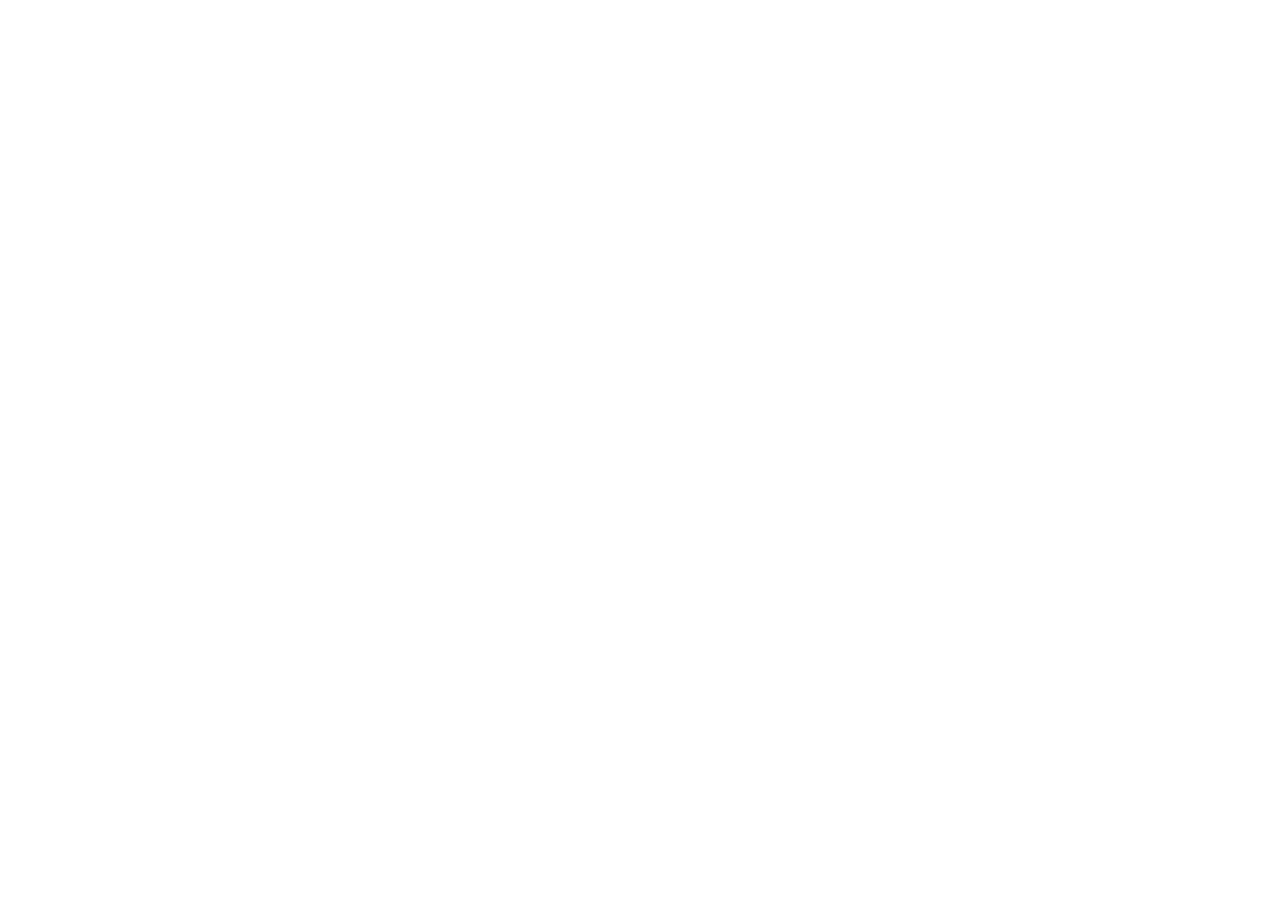
==== html/index.html @ 9c92abb7 "XS-TaxiJob 1.0.0 Civilian taxi job for QBox and QBCore. Rent a cab against a deposit, run fares, and" ====
<!doctype html>
<html lang="en">
<head>
<meta charset="utf-8">
<title>XS-TaxiJob</title>
<link rel="stylesheet" href="css/style.css">
</head>
<body>

<div id="terminal" class="hidden">
    <div class="panel">
        <header>
            <div class="brand">
                <span class="lamp"></span>
                <div>
                    <h1>Downtown Cab Co.</h1>
                    <p id="driver-line">Driver terminal</p>
                </div>
            </div>
            <button id="close" type="button" class="ghost">Close</button>
        </header>

        <nav class="tabs">
            <button class="tab active" data-tab="shift">Shift</button>
            <button class="tab" data-tab="vehicles">Cabs</button>
            <button class="tab" data-tab="stats">Record</button>
            <button class="tab" data-tab="leaderboard">Board</button>
        </nav>

        <main id="panel"></main>
    </div>
</div>

<div id="meter" class="hidden">
    <div class="meter-head">
        <span class="dot"></span>
        <span id="meter-title">Off duty</span>
        <span id="meter-vehicle"></span>
    </div>
    <div id="meter-amount">$0</div>
    <div class="meter-grid">
        <div><span id="meter-distance">0m</span><label>Distance</label></div>
        <div><span id="meter-time">0:00</span><label>Time</label></div>
        <div><span id="meter-rating">5.0</span><label>Rating</label></div>
    </div>
    <div id="meter-route"></div>
    <div id="meter-totals"></div>
</div>

<div id="hails"></div>

<div id="summary" class="hidden">
    <div class="summary-card">
        <h2>Fare complete</h2>
        <div class="summary-rows" id="summary-rows"></div>
        <button id="summary-close" type="button">Nice</button>
    </div>
</div>

<script src="js/app.js"></script>
<script src="js/meter.js"></script>
<script src="js/panels/shift.js"></script>
<script src="js/panels/vehicles.js"></script>
<script src="js/panels/stats.js"></script>
<script src="js/panels/leaderboard.js"></script>

</body>
</html>
---- html/css/style.css ----
:root {
    --bg: #14161c;
    --panel: #1b1e26;
    --panel-2: #222630;
    --line: #2e333f;
    --text: #eceef3;
    --muted: #9aa1b1;
    --faint: #6b7285;
    --amber: #f5b229;
    --amber-deep: #c98a0e;
    --ok: #3ddc97;
    --bad: #e5574d;
}

* { box-sizing: border-box; margin: 0; padding: 0; }

body {
    font-family: "Segoe UI", system-ui, -apple-system, sans-serif;
    font-size: 14px;
    color: var(--text);
    background: transparent;
    height: 100vh;
    overflow: hidden;
    user-select: none;
}

.hidden { display: none !important; }
button { font: inherit; color: inherit; cursor: pointer; border: 0; }

/* ------------------------------------------------------------- terminal */

#terminal {
    position: absolute;
    inset: 0;
    background: rgba(8, 9, 12, .55);
    display: grid;
    place-items: center;
}

.panel {
    width: min(940px, 88vw);
    height: min(620px, 84vh);
    background: var(--panel);
    border: 1px solid var(--line);
    border-radius: 14px;
    display: flex;
    flex-direction: column;
    overflow: hidden;
    box-shadow: 0 30px 70px rgba(0, 0, 0, .55);
}

.panel > header {
    display: flex;
    align-items: center;
    justify-content: space-between;
    padding: 16px 20px;
    border-bottom: 1px solid var(--line);
    background: linear-gradient(180deg, rgba(245, 178, 41, .07), transparent);
}

.brand { display: flex; align-items: center; gap: 12px; }

.brand .lamp {
    width: 30px;
    height: 16px;
    border-radius: 4px;
    background: linear-gradient(180deg, var(--amber), var(--amber-deep));
    box-shadow: 0 0 14px rgba(245, 178, 41, .5);
    flex: 0 0 30px;
}

.brand h1 { font-size: 15px; font-weight: 650; letter-spacing: .2px; }
.brand p { font-size: 12px; color: var(--muted); margin-top: 1px; }

.ghost {
    background: none;
    border: 1px solid var(--line);
    border-radius: 8px;
    padding: 6px 12px;
    color: var(--muted);
}
.ghost:hover { color: var(--text); background: var(--panel-2); }

.tabs { display: flex; gap: 2px; padding: 0 14px; border-bottom: 1px solid var(--line); }

.tab {
    background: none;
    padding: 11px 15px;
    color: var(--muted);
    border-bottom: 2px solid transparent;
    margin-bottom: -1px;
}
.tab:hover { color: var(--text); }
.tab.active { color: var(--amber); border-bottom-color: var(--amber); }

#panel { flex: 1; overflow-y: auto; padding: 20px; }

/* ---------------------------------------------------------------- parts */

.row { display: flex; gap: 12px; align-items: center; }
.row.wrap { flex-wrap: wrap; }
.grow { flex: 1; }

.grid { display: grid; gap: 12px; }
.grid.two { grid-template-columns: repeat(auto-fit, minmax(260px, 1fr)); }
.grid.tiles { grid-template-columns: repeat(auto-fit, minmax(130px, 1fr)); }

.tile {
    background: var(--panel-2);
    border: 1px solid var(--line);
    border-radius: 10px;
    padding: 14px 16px;
}
.tile .v { font-size: 22px; font-weight: 650; letter-spacing: -.4px; }
.tile .l { font-size: 11.5px; color: var(--muted); margin-top: 2px; }
.tile.amber .v { color: var(--amber); }

.card {
    background: var(--panel-2);
    border: 1px solid var(--line);
    border-radius: 10px;
    padding: 16px;
}
.card h3 { font-size: 13px; font-weight: 620; margin-bottom: 4px; }
.card .sub { font-size: 12px; color: var(--muted); margin-bottom: 12px; }

.btn {
    background: var(--amber);
    color: #17130a;
    border-radius: 9px;
    padding: 9px 16px;
    font-weight: 620;
}
.btn:hover { background: #ffc23f; }
.btn:disabled { opacity: .45; cursor: not-allowed; }
.btn.quiet { background: var(--panel-2); color: var(--text); border: 1px solid var(--line); font-weight: 500; }
.btn.quiet:hover { background: #2a2f3b; }
.btn.bad { background: rgba(229, 87, 77, .16); color: #ff9d95; border: 1px solid rgba(229, 87, 77, .35); }
.btn.bad:hover { background: rgba(229, 87, 77, .26); }

.pill {
    display: inline-flex;
    align-items: center;
    gap: 5px;
    padding: 2px 9px;
    border-radius: 20px;
    font-size: 11.5px;
    background: var(--panel);
    border: 1px solid var(--line);
    color: var(--muted);
}
.pill.amber { background: rgba(245, 178, 41, .14); color: var(--amber); border-color: rgba(245, 178, 41, .3); }
.pill.ok { background: rgba(61, 220, 151, .13); color: var(--ok); border-color: rgba(61, 220, 151, .28); }
.pill.locked { color: var(--faint); }

.bar { height: 6px; background: var(--panel); border-radius: 4px; overflow: hidden; margin-top: 8px; }
.bar > span { display: block; height: 100%; background: linear-gradient(90deg, var(--amber-deep), var(--amber)); }

.cab {
    display: flex;
    align-items: center;
    gap: 14px;
    padding: 13px 15px;
    background: var(--panel-2);
    border: 1px solid var(--line);
    border-radius: 10px;
    margin-bottom: 9px;
}
.cab.locked { opacity: .5; }
.cab .name { font-weight: 600; }
.cab .meta { font-size: 12px; color: var(--muted); }

table { width: 100%; border-collapse: collapse; }
th {
    text-align: left;
    font-size: 10.5px;
    text-transform: uppercase;
    letter-spacing: .6px;
    color: var(--faint);
    font-weight: 500;
    padding: 0 10px 8px;
    border-bottom: 1px solid var(--line);
}
td { padding: 9px 10px; border-bottom: 1px solid var(--line); font-size: 13px; }
tr:last-child td { border-bottom: 0; }

.empty { color: var(--faint); text-align: center; padding: 26px; font-size: 13px; }

/* ------------------------------------------------------------------ hud */

#meter {
    position: absolute;
    right: 22px;
    bottom: 22px;
    width: 244px;
    background: rgba(20, 22, 28, .93);
    border: 1px solid var(--line);
    border-radius: 12px;
    padding: 13px 15px;
    box-shadow: 0 14px 36px rgba(0, 0, 0, .5);
}

.meter-head {
    display: flex;
    align-items: center;
    gap: 7px;
    font-size: 11.5px;
    color: var(--muted);
    margin-bottom: 6px;
}
.meter-head .dot {
    width: 7px; height: 7px; border-radius: 50%;
    background: var(--faint);
    flex: 0 0 7px;
}
#meter.live .meter-head .dot { background: var(--amber); box-shadow: 0 0 8px rgba(245, 178, 41, .7); }
#meter-vehicle { margin-left: auto; color: var(--faint); }

#meter-amount {
    font-size: 30px;
    font-weight: 680;
    letter-spacing: -1px;
    line-height: 1.1;
    color: var(--amber);
    font-variant-numeric: tabular-nums;
}
#meter.idle #meter-amount { color: var(--faint); }

.meter-grid {
    display: grid;
    grid-template-columns: repeat(3, 1fr);
    gap: 6px;
    margin-top: 10px;
    padding-top: 10px;
    border-top: 1px solid var(--line);
}
.meter-grid span { font-size: 13.5px; font-weight: 600; font-variant-numeric: tabular-nums; }
.meter-grid label { display: block; font-size: 10px; color: var(--faint); margin-top: 1px; }

#meter-route { font-size: 11.5px; color: var(--muted); margin-top: 9px; line-height: 1.45; }
#meter-totals { font-size: 11px; color: var(--faint); margin-top: 7px; }

/* ---------------------------------------------------------------- hails */

#hails {
    position: absolute;
    right: 22px;
    top: 22px;
    width: 250px;
    display: flex;
    flex-direction: column;
    gap: 8px;
}

.hail {
    background: rgba(20, 22, 28, .95);
    border: 1px solid rgba(245, 178, 41, .35);
    border-left: 3px solid var(--amber);
    border-radius: 10px;
    padding: 11px 13px;
    animation: slide .2s ease;
}
.hail .who { font-weight: 600; font-size: 13px; }
.hail .meta { font-size: 11.5px; color: var(--muted); margin-top: 2px; }
.hail .hint { font-size: 11px; color: var(--amber); margin-top: 7px; }

@keyframes slide { from { opacity: 0; transform: translateX(18px); } }

/* -------------------------------------------------------------- summary */

#summary {
    position: absolute;
    inset: 0;
    display: grid;
    place-items: center;
    background: rgba(8, 9, 12, .5);
}

.summary-card {
    background: var(--panel);
    border: 1px solid var(--line);
    border-radius: 14px;
    padding: 24px 28px;
    width: 340px;
    text-align: center;
}
.summary-card h2 { font-size: 16px; margin-bottom: 16px; }
.summary-rows { display: grid; gap: 8px; margin-bottom: 18px; }
.summary-rows .r { display: flex; justify-content: space-between; font-size: 13px; }
.summary-rows .r span:first-child { color: var(--muted); }
.summary-rows .r.big span:last-child { color: var(--amber); font-weight: 650; font-size: 15px; }
.summary-card button { background: var(--amber); color: #17130a; border-radius: 9px; padding: 9px 22px; font-weight: 620; }

::-webkit-scrollbar { width: 9px; }
::-webkit-scrollbar-track { background: transparent; }
::-webkit-scrollbar-thumb { background: #2e333f; border-radius: 5px; }
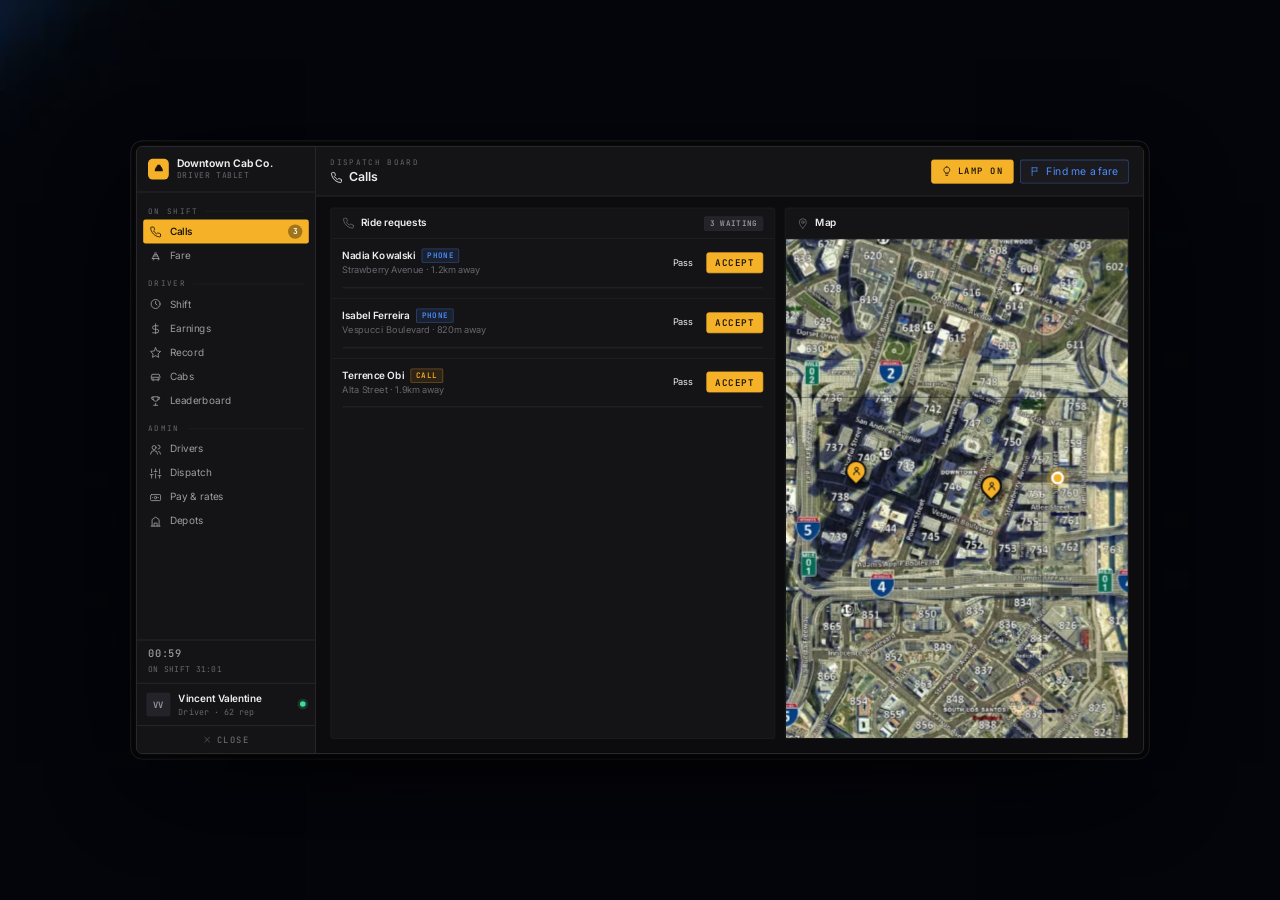
==== commit c91e087c: "XS-TaxiJob 2.0.0 A new driver tablet, depots built in game, own cars, pay set in game, and phone sup" ====
--- a/html/index.html
+++ b/html/index.html
@@ -3,66 +3,81 @@
 <head>
 <meta charset="utf-8">
 <title>XS-TaxiJob</title>
-<link rel="stylesheet" href="css/style.css">
+<link rel="preconnect" href="https://fonts.googleapis.com">
+<link rel="preconnect" href="https://fonts.gstatic.com" crossorigin>
+<link href="https://fonts.googleapis.com/css2?family=Saira:wght@500;600;700&family=Inter:wght@400;500;600;700&family=JetBrains+Mono:wght@400;500;600;700&display=swap" rel="stylesheet">
+<link rel="stylesheet" href="vendor/leaflet/leaflet.css">
+<link rel="stylesheet" href="css/dock.css">
+<link rel="stylesheet" href="css/tablet.css">
 </head>
 <body>
-
-<div id="terminal" class="hidden">
-    <div class="panel">
-        <header>
-            <div class="brand">
-                <span class="lamp"></span>
-                <div>
-                    <h1>Downtown Cab Co.</h1>
-                    <p id="driver-line">Driver terminal</p>
+<div id="tablet" class="hidden">
+    <div class="tb-dim"></div>
+    <div class="tb-stage">
+        <div class="tb-win">
+            <aside class="tb-rail">
+                <div class="tb-logo">
+                    <div class="tb-hex"><svg viewBox="0 0 24 24"><path d="M4 17h16v-3l-2-5H6l-2 5zM7 9l1-3h8l1 3M9 4h6v2H9z"/></svg></div>
+                    <div style="min-width:0">
+                        <div class="tb-brand" data-brand>Taxi</div>
+                        <div class="tb-brand-sub">Driver tablet</div>
+                    </div>
                 </div>
-            </div>
-            <button id="close" type="button" class="ghost">Close</button>
-        </header>
-
-        <nav class="tabs">
-            <button class="tab active" data-tab="shift">Shift</button>
-            <button class="tab" data-tab="vehicles">Cabs</button>
-            <button class="tab" data-tab="stats">Record</button>
-            <button class="tab" data-tab="leaderboard">Board</button>
-        </nav>
-
-        <main id="panel"></main>
+                <nav class="tb-nav"></nav>
+                <div class="tb-clock"><b data-clock>00:00</b><span data-clock-sub>Off shift</span></div>
+                <div class="tb-me">
+                    <div class="tb-av" data-me-av>DR</div>
+                    <div class="tb-me-info"><b data-me-name>Driver</b><span data-me-sub></span></div>
+                    <span class="tb-dot off" data-me-dot></span>
+                </div>
+                <div class="tb-close" data-close><svg class="tb-i" viewBox="0 0 24 24"><path d="M18 6 6 18M6 6l12 12"/></svg> Close</div>
+            </aside>
+            <main class="tb-main">
+                <div class="tb-ph"></div>
+                <div class="tb-body"></div>
+                <div class="tb-toastbox"></div>
+            </main>
+        </div>
     </div>
 </div>
-
-<div id="meter" class="hidden">
-    <div class="meter-head">
-        <span class="dot"></span>
-        <span id="meter-title">Off duty</span>
-        <span id="meter-vehicle"></span>
+<div id="dock">
+    <div id="hails"></div>
+    <div id="summary" class="hidden">
+        <div class="summary-card">
+            <h2>Fare complete</h2>
+            <div class="summary-rows" id="summary-rows"></div>
+            <button id="summary-close" type="button">Clear</button>
+        </div>
     </div>
-    <div id="meter-amount">$0</div>
-    <div class="meter-grid">
-        <div><span id="meter-distance">0m</span><label>Distance</label></div>
-        <div><span id="meter-time">0:00</span><label>Time</label></div>
-        <div><span id="meter-rating">5.0</span><label>Rating</label></div>
-    </div>
-    <div id="meter-route"></div>
-    <div id="meter-totals"></div>
-</div>
-
-<div id="hails"></div>
-
-<div id="summary" class="hidden">
-    <div class="summary-card">
-        <h2>Fare complete</h2>
-        <div class="summary-rows" id="summary-rows"></div>
-        <button id="summary-close" type="button">Nice</button>
+    <div id="meter" class="hidden">
+        <div class="mtr-head">
+            <span class="dot"></span>
+            <span class="mtr-state" id="meter-title">Off duty</span>
+            <span class="mtr-flags">
+                <span class="pill" id="meter-tariff" hidden></span>
+                <span class="mtr-pips" id="meter-pips"></span>
+                <span id="meter-vehicle"></span>
+            </span>
+        </div>
+        <div class="mtr-read" id="meter-well">
+            <div class="mtr-big" id="meter-amount">$0</div>
+            <div class="mtr-cap" id="meter-cap">Shift</div>
+            <div class="mtr-aux">
+                <b id="meter-distance">0m</b>
+                <b id="meter-time">0:00</b>
+            </div>
+        </div>
+        <div class="mtr-route">
+            <span class="mtr-to" id="meter-route"></span>
+            <span class="mtr-eta" id="meter-totals"></span>
+        </div>
     </div>
 </div>
-
+<script src="vendor/leaflet/leaflet.js"></script>
+<script src="js/mock.js"></script>
 <script src="js/app.js"></script>
 <script src="js/meter.js"></script>
-<script src="js/panels/shift.js"></script>
-<script src="js/panels/vehicles.js"></script>
-<script src="js/panels/stats.js"></script>
-<script src="js/panels/leaderboard.js"></script>
-
+<script src="js/map.js"></script>
+<script src="js/tablet.js"></script>
 </body>
 </html>
--- a/html/vendor/leaflet/leaflet.css
+++ b/html/vendor/leaflet/leaflet.css
@@ -0,0 +1,661 @@
+/* required styles */
+
+.leaflet-pane,
+.leaflet-tile,
+.leaflet-marker-icon,
+.leaflet-marker-shadow,
+.leaflet-tile-container,
+.leaflet-pane > svg,
+.leaflet-pane > canvas,
+.leaflet-zoom-box,
+.leaflet-image-layer,
+.leaflet-layer {
+	position: absolute;
+	left: 0;
+	top: 0;
+	}
+.leaflet-container {
+	overflow: hidden;
+	}
+.leaflet-tile,
+.leaflet-marker-icon,
+.leaflet-marker-shadow {
+	-webkit-user-select: none;
+	   -moz-user-select: none;
+	        user-select: none;
+	  -webkit-user-drag: none;
+	}
+/* Prevents IE11 from highlighting tiles in blue */
+.leaflet-tile::selection {
+	background: transparent;
+}
+/* Safari renders non-retina tile on retina better with this, but Chrome is worse */
+.leaflet-safari .leaflet-tile {
+	image-rendering: -webkit-optimize-contrast;
+	}
+/* hack that prevents hw layers "stretching" when loading new tiles */
+.leaflet-safari .leaflet-tile-container {
+	width: 1600px;
+	height: 1600px;
+	-webkit-transform-origin: 0 0;
+	}
+.leaflet-marker-icon,
+.leaflet-marker-shadow {
+	display: block;
+	}
+/* .leaflet-container svg: reset svg max-width decleration shipped in Joomla! (joomla.org) 3.x */
+/* .leaflet-container img: map is broken in FF if you have max-width: 100% on tiles */
+.leaflet-container .leaflet-overlay-pane svg {
+	max-width: none !important;
+	max-height: none !important;
+	}
+.leaflet-container .leaflet-marker-pane img,
+.leaflet-container .leaflet-shadow-pane img,
+.leaflet-container .leaflet-tile-pane img,
+.leaflet-container img.leaflet-image-layer,
+.leaflet-container .leaflet-tile {
+	max-width: none !important;
+	max-height: none !important;
+	width: auto;
+	padding: 0;
+	}
+
+.leaflet-container img.leaflet-tile {
+	/* See: https://bugs.chromium.org/p/chromium/issues/detail?id=600120 */
+	mix-blend-mode: plus-lighter;
+}
+
+.leaflet-container.leaflet-touch-zoom {
+	-ms-touch-action: pan-x pan-y;
+	touch-action: pan-x pan-y;
+	}
+.leaflet-container.leaflet-touch-drag {
+	-ms-touch-action: pinch-zoom;
+	/* Fallback for FF which doesn't support pinch-zoom */
+	touch-action: none;
+	touch-action: pinch-zoom;
+}
+.leaflet-container.leaflet-touch-drag.leaflet-touch-zoom {
+	-ms-touch-action: none;
+	touch-action: none;
+}
+.leaflet-container {
+	-webkit-tap-highlight-color: transparent;
+}
+.leaflet-container a {
+	-webkit-tap-highlight-color: rgba(51, 181, 229, 0.4);
+}
+.leaflet-tile {
+	filter: inherit;
+	visibility: hidden;
+	}
+.leaflet-tile-loaded {
+	visibility: inherit;
+	}
+.leaflet-zoom-box {
+	width: 0;
+	height: 0;
+	-moz-box-sizing: border-box;
+	     box-sizing: border-box;
+	z-index: 800;
+	}
+/* workaround for https://bugzilla.mozilla.org/show_bug.cgi?id=888319 */
+.leaflet-overlay-pane svg {
+	-moz-user-select: none;
+	}
+
+.leaflet-pane         { z-index: 400; }
+
+.leaflet-tile-pane    { z-index: 200; }
+.leaflet-overlay-pane { z-index: 400; }
+.leaflet-shadow-pane  { z-index: 500; }
+.leaflet-marker-pane  { z-index: 600; }
+.leaflet-tooltip-pane   { z-index: 650; }
+.leaflet-popup-pane   { z-index: 700; }
+
+.leaflet-map-pane canvas { z-index: 100; }
+.leaflet-map-pane svg    { z-index: 200; }
+
+.leaflet-vml-shape {
+	width: 1px;
+	height: 1px;
+	}
+.lvml {
+	behavior: url(#default#VML);
+	display: inline-block;
+	position: absolute;
+	}
+
+
+/* control positioning */
+
+.leaflet-control {
+	position: relative;
+	z-index: 800;
+	pointer-events: visiblePainted; /* IE 9-10 doesn't have auto */
+	pointer-events: auto;
+	}
+.leaflet-top,
+.leaflet-bottom {
+	position: absolute;
+	z-index: 1000;
+	pointer-events: none;
+	}
+.leaflet-top {
+	top: 0;
+	}
+.leaflet-right {
+	right: 0;
+	}
+.leaflet-bottom {
+	bottom: 0;
+	}
+.leaflet-left {
+	left: 0;
+	}
+.leaflet-control {
+	float: left;
+	clear: both;
+	}
+.leaflet-right .leaflet-control {
+	float: right;
+	}
+.leaflet-top .leaflet-control {
+	margin-top: 10px;
+	}
+.leaflet-bottom .leaflet-control {
+	margin-bottom: 10px;
+	}
+.leaflet-left .leaflet-control {
+	margin-left: 10px;
+	}
+.leaflet-right .leaflet-control {
+	margin-right: 10px;
+	}
+
+
+/* zoom and fade animations */
+
+.leaflet-fade-anim .leaflet-popup {
+	opacity: 0;
+	-webkit-transition: opacity 0.2s linear;
+	   -moz-transition: opacity 0.2s linear;
+	        transition: opacity 0.2s linear;
+	}
+.leaflet-fade-anim .leaflet-map-pane .leaflet-popup {
+	opacity: 1;
+	}
+.leaflet-zoom-animated {
+	-webkit-transform-origin: 0 0;
+	    -ms-transform-origin: 0 0;
+	        transform-origin: 0 0;
+	}
+svg.leaflet-zoom-animated {
+	will-change: transform;
+}
+
+.leaflet-zoom-anim .leaflet-zoom-animated {
+	-webkit-transition: -webkit-transform 0.25s cubic-bezier(0,0,0.25,1);
+	   -moz-transition:    -moz-transform 0.25s cubic-bezier(0,0,0.25,1);
+	        transition:         transform 0.25s cubic-bezier(0,0,0.25,1);
+	}
+.leaflet-zoom-anim .leaflet-tile,
+.leaflet-pan-anim .leaflet-tile {
+	-webkit-transition: none;
+	   -moz-transition: none;
+	        transition: none;
+	}
+
+.leaflet-zoom-anim .leaflet-zoom-hide {
+	visibility: hidden;
+	}
+
+
+/* cursors */
+
+.leaflet-interactive {
+	cursor: pointer;
+	}
+.leaflet-grab {
+	cursor: -webkit-grab;
+	cursor:    -moz-grab;
+	cursor:         grab;
+	}
+.leaflet-crosshair,
+.leaflet-crosshair .leaflet-interactive {
+	cursor: crosshair;
+	}
+.leaflet-popup-pane,
+.leaflet-control {
+	cursor: auto;
+	}
+.leaflet-dragging .leaflet-grab,
+.leaflet-dragging .leaflet-grab .leaflet-interactive,
+.leaflet-dragging .leaflet-marker-draggable {
+	cursor: move;
+	cursor: -webkit-grabbing;
+	cursor:    -moz-grabbing;
+	cursor:         grabbing;
+	}
+
+/* marker & overlays interactivity */
+.leaflet-marker-icon,
+.leaflet-marker-shadow,
+.leaflet-image-layer,
+.leaflet-pane > svg path,
+.leaflet-tile-container {
+	pointer-events: none;
+	}
+
+.leaflet-marker-icon.leaflet-interactive,
+.leaflet-image-layer.leaflet-interactive,
+.leaflet-pane > svg path.leaflet-interactive,
+svg.leaflet-image-layer.leaflet-interactive path {
+	pointer-events: visiblePainted; /* IE 9-10 doesn't have auto */
+	pointer-events: auto;
+	}
+
+/* visual tweaks */
+
+.leaflet-container {
+	background: #ddd;
+	outline-offset: 1px;
+	}
+.leaflet-container a {
+	color: #0078A8;
+	}
+.leaflet-zoom-box {
+	border: 2px dotted #38f;
+	background: rgba(255,255,255,0.5);
+	}
+
+
+/* general typography */
+.leaflet-container {
+	font-family: "Helvetica Neue", Arial, Helvetica, sans-serif;
+	font-size: 12px;
+	font-size: 0.75rem;
+	line-height: 1.5;
+	}
+
+
+/* general toolbar styles */
+
+.leaflet-bar {
+	box-shadow: 0 1px 5px rgba(0,0,0,0.65);
+	border-radius: 4px;
+	}
+.leaflet-bar a {
+	background-color: #fff;
+	border-bottom: 1px solid #ccc;
+	width: 26px;
+	height: 26px;
+	line-height: 26px;
+	display: block;
+	text-align: center;
+	text-decoration: none;
+	color: black;
+	}
+.leaflet-bar a,
+.leaflet-control-layers-toggle {
+	background-position: 50% 50%;
+	background-repeat: no-repeat;
+	display: block;
+	}
+.leaflet-bar a:hover,
+.leaflet-bar a:focus {
+	background-color: #f4f4f4;
+	}
+.leaflet-bar a:first-child {
+	border-top-left-radius: 4px;
+	border-top-right-radius: 4px;
+	}
+.leaflet-bar a:last-child {
+	border-bottom-left-radius: 4px;
+	border-bottom-right-radius: 4px;
+	border-bottom: none;
+	}
+.leaflet-bar a.leaflet-disabled {
+	cursor: default;
+	background-color: #f4f4f4;
+	color: #bbb;
+	}
+
+.leaflet-touch .leaflet-bar a {
+	width: 30px;
+	height: 30px;
+	line-height: 30px;
+	}
+.leaflet-touch .leaflet-bar a:first-child {
+	border-top-left-radius: 2px;
+	border-top-right-radius: 2px;
+	}
+.leaflet-touch .leaflet-bar a:last-child {
+	border-bottom-left-radius: 2px;
+	border-bottom-right-radius: 2px;
+	}
+
+/* zoom control */
+
+.leaflet-control-zoom-in,
+.leaflet-control-zoom-out {
+	font: bold 18px 'Lucida Console', Monaco, monospace;
+	text-indent: 1px;
+	}
+
+.leaflet-touch .leaflet-control-zoom-in, .leaflet-touch .leaflet-control-zoom-out  {
+	font-size: 22px;
+	}
+
+
+/* layers control */
+
+.leaflet-control-layers {
+	box-shadow: 0 1px 5px rgba(0,0,0,0.4);
+	background: #fff;
+	border-radius: 5px;
+	}
+.leaflet-control-layers-toggle {
+	background-image: url(images/layers.png);
+	width: 36px;
+	height: 36px;
+	}
+.leaflet-retina .leaflet-control-layers-toggle {
+	background-image: url(images/layers-2x.png);
+	background-size: 26px 26px;
+	}
+.leaflet-touch .leaflet-control-layers-toggle {
+	width: 44px;
+	height: 44px;
+	}
+.leaflet-control-layers .leaflet-control-layers-list,
+.leaflet-control-layers-expanded .leaflet-control-layers-toggle {
+	display: none;
+	}
+.leaflet-control-layers-expanded .leaflet-control-layers-list {
+	display: block;
+	position: relative;
+	}
+.leaflet-control-layers-expanded {
+	padding: 6px 10px 6px 6px;
+	color: #333;
+	background: #fff;
+	}
+.leaflet-control-layers-scrollbar {
+	overflow-y: scroll;
+	overflow-x: hidden;
+	padding-right: 5px;
+	}
+.leaflet-control-layers-selector {
+	margin-top: 2px;
+	position: relative;
+	top: 1px;
+	}
+.leaflet-control-layers label {
+	display: block;
+	font-size: 13px;
+	font-size: 1.08333em;
+	}
+.leaflet-control-layers-separator {
+	height: 0;
+	border-top: 1px solid #ddd;
+	margin: 5px -10px 5px -6px;
+	}
+
+/* Default icon URLs */
+.leaflet-default-icon-path { /* used only in path-guessing heuristic, see L.Icon.Default */
+	background-image: url(images/marker-icon.png);
+	}
+
+
+/* attribution and scale controls */
+
+.leaflet-container .leaflet-control-attribution {
+	background: #fff;
+	background: rgba(255, 255, 255, 0.8);
+	margin: 0;
+	}
+.leaflet-control-attribution,
+.leaflet-control-scale-line {
+	padding: 0 5px;
+	color: #333;
+	line-height: 1.4;
+	}
+.leaflet-control-attribution a {
+	text-decoration: none;
+	}
+.leaflet-control-attribution a:hover,
+.leaflet-control-attribution a:focus {
+	text-decoration: underline;
+	}
+.leaflet-attribution-flag {
+	display: inline !important;
+	vertical-align: baseline !important;
+	width: 1em;
+	height: 0.6669em;
+	}
+.leaflet-left .leaflet-control-scale {
+	margin-left: 5px;
+	}
+.leaflet-bottom .leaflet-control-scale {
+	margin-bottom: 5px;
+	}
+.leaflet-control-scale-line {
+	border: 2px solid #777;
+	border-top: none;
+	line-height: 1.1;
+	padding: 2px 5px 1px;
+	white-space: nowrap;
+	-moz-box-sizing: border-box;
+	     box-sizing: border-box;
+	background: rgba(255, 255, 255, 0.8);
+	text-shadow: 1px 1px #fff;
+	}
+.leaflet-control-scale-line:not(:first-child) {
+	border-top: 2px solid #777;
+	border-bottom: none;
+	margin-top: -2px;
+	}
+.leaflet-control-scale-line:not(:first-child):not(:last-child) {
+	border-bottom: 2px solid #777;
+	}
+
+.leaflet-touch .leaflet-control-attribution,
+.leaflet-touch .leaflet-control-layers,
+.leaflet-touch .leaflet-bar {
+	box-shadow: none;
+	}
+.leaflet-touch .leaflet-control-layers,
+.leaflet-touch .leaflet-bar {
+	border: 2px solid rgba(0,0,0,0.2);
+	background-clip: padding-box;
+	}
+
+
+/* popup */
+
+.leaflet-popup {
+	position: absolute;
+	text-align: center;
+	margin-bottom: 20px;
+	}
+.leaflet-popup-content-wrapper {
+	padding: 1px;
+	text-align: left;
+	border-radius: 12px;
+	}
+.leaflet-popup-content {
+	margin: 13px 24px 13px 20px;
+	line-height: 1.3;
+	font-size: 13px;
+	font-size: 1.08333em;
+	min-height: 1px;
+	}
+.leaflet-popup-content p {
+	margin: 17px 0;
+	margin: 1.3em 0;
+	}
+.leaflet-popup-tip-container {
+	width: 40px;
+	height: 20px;
+	position: absolute;
+	left: 50%;
+	margin-top: -1px;
+	margin-left: -20px;
+	overflow: hidden;
+	pointer-events: none;
+	}
+.leaflet-popup-tip {
+	width: 17px;
+	height: 17px;
+	padding: 1px;
+
+	margin: -10px auto 0;
+	pointer-events: auto;
+
+	-webkit-transform: rotate(45deg);
+	   -moz-transform: rotate(45deg);
+	    -ms-transform: rotate(45deg);
+	        transform: rotate(45deg);
+	}
+.leaflet-popup-content-wrapper,
+.leaflet-popup-tip {
+	background: white;
+	color: #333;
+	box-shadow: 0 3px 14px rgba(0,0,0,0.4);
+	}
+.leaflet-container a.leaflet-popup-close-button {
+	position: absolute;
+	top: 0;
+	right: 0;
+	border: none;
+	text-align: center;
+	width: 24px;
+	height: 24px;
+	font: 16px/24px Tahoma, Verdana, sans-serif;
+	color: #757575;
+	text-decoration: none;
+	background: transparent;
+	}
+.leaflet-container a.leaflet-popup-close-button:hover,
+.leaflet-container a.leaflet-popup-close-button:focus {
+	color: #585858;
+	}
+.leaflet-popup-scrolled {
+	overflow: auto;
+	}
+
+.leaflet-oldie .leaflet-popup-content-wrapper {
+	-ms-zoom: 1;
+	}
+.leaflet-oldie .leaflet-popup-tip {
+	width: 24px;
+	margin: 0 auto;
+
+	-ms-filter: "progid:DXImageTransform.Microsoft.Matrix(M11=0.70710678, M12=0.70710678, M21=-0.70710678, M22=0.70710678)";
+	filter: progid:DXImageTransform.Microsoft.Matrix(M11=0.70710678, M12=0.70710678, M21=-0.70710678, M22=0.70710678);
+	}
+
+.leaflet-oldie .leaflet-control-zoom,
+.leaflet-oldie .leaflet-control-layers,
+.leaflet-oldie .leaflet-popup-content-wrapper,
+.leaflet-oldie .leaflet-popup-tip {
+	border: 1px solid #999;
+	}
+
+
+/* div icon */
+
+.leaflet-div-icon {
+	background: #fff;
+	border: 1px solid #666;
+	}
+
+
+/* Tooltip */
+/* Base styles for the element that has a tooltip */
+.leaflet-tooltip {
+	position: absolute;
+	padding: 6px;
+	background-color: #fff;
+	border: 1px solid #fff;
+	border-radius: 3px;
+	color: #222;
+	white-space: nowrap;
+	-webkit-user-select: none;
+	-moz-user-select: none;
+	-ms-user-select: none;
+	user-select: none;
+	pointer-events: none;
+	box-shadow: 0 1px 3px rgba(0,0,0,0.4);
+	}
+.leaflet-tooltip.leaflet-interactive {
+	cursor: pointer;
+	pointer-events: auto;
+	}
+.leaflet-tooltip-top:before,
+.leaflet-tooltip-bottom:before,
+.leaflet-tooltip-left:before,
+.leaflet-tooltip-right:before {
+	position: absolute;
+	pointer-events: none;
+	border: 6px solid transparent;
+	background: transparent;
+	content: "";
+	}
+
+/* Directions */
+
+.leaflet-tooltip-bottom {
+	margin-top: 6px;
+}
+.leaflet-tooltip-top {
+	margin-top: -6px;
+}
+.leaflet-tooltip-bottom:before,
+.leaflet-tooltip-top:before {
+	left: 50%;
+	margin-left: -6px;
+	}
+.leaflet-tooltip-top:before {
+	bottom: 0;
+	margin-bottom: -12px;
+	border-top-color: #fff;
+	}
+.leaflet-tooltip-bottom:before {
+	top: 0;
+	margin-top: -12px;
+	margin-left: -6px;
+	border-bottom-color: #fff;
+	}
+.leaflet-tooltip-left {
+	margin-left: -6px;
+}
+.leaflet-tooltip-right {
+	margin-left: 6px;
+}
+.leaflet-tooltip-left:before,
+.leaflet-tooltip-right:before {
+	top: 50%;
+	margin-top: -6px;
+	}
+.leaflet-tooltip-left:before {
+	right: 0;
+	margin-right: -12px;
+	border-left-color: #fff;
+	}
+.leaflet-tooltip-right:before {
+	left: 0;
+	margin-left: -12px;
+	border-right-color: #fff;
+	}
+
+/* Printing */
+
+@media print {
+	/* Prevent printers from removing background-images of controls. */
+	.leaflet-control {
+		-webkit-print-color-adjust: exact;
+		print-color-adjust: exact;
+		}
+	}
--- a/html/css/dock.css
+++ b/html/css/dock.css
@@ -0,0 +1,378 @@
+:root {
+    --bg:        #0a0b0e;
+    --panel:     #101217;
+    --panel-2:   #161920;
+    --raised:    #1c2029;
+    --input:     #0c0e12;
+    --line:      rgba(255,255,255,0.07);
+    --line-2:    rgba(255,255,255,0.13);
+
+    --text:      #eef0f4;
+    --muted:     #99a0ae;
+    --faint:     #626a7a;
+
+    --amber:     #f5b229;
+    --amber-dim: rgba(245,178,41,0.13);
+    --amber-glow:rgba(245,178,41,0.38);
+    --amber-deep:#c98a0e;
+
+    --ok:        #3ddc97;
+    --ok-dim:    rgba(61,220,151,0.14);
+    --bad:       #e5574d;
+    --bad-dim:   rgba(229,87,77,0.15);
+    --blue:      #5aa7ff;
+    --blue-dim:  rgba(90,167,255,0.14);
+
+    --display: 'Saira', 'Segoe UI', system-ui, sans-serif;
+    --body:    'Inter', 'Segoe UI', system-ui, sans-serif;
+    --mono:    'JetBrains Mono', ui-monospace, 'Cascadia Code', monospace;
+
+    --radius:    10px;
+    --radius-sm: 6px;
+    --ease: cubic-bezier(.22,.61,.36,1);
+}
+
+* { box-sizing: border-box; margin: 0; padding: 0; }
+
+body {
+    font-family: var(--body);
+    font-size: 14px;
+    color: var(--text);
+    background: transparent;
+    height: 100vh;
+    overflow: hidden;
+    user-select: none;
+    -webkit-font-smoothing: antialiased;
+}
+
+.hidden { display: none !important; }
+button { font: inherit; color: inherit; cursor: pointer; border: 0; background: none; }
+
+
+/* ── The meter ──────────────────────────────────────────────────────────── */
+
+/* One corner for everything that speaks while you drive. Never give this a
+   transform, filter or perspective: #summary.full is fixed inset:0 and a
+   containing block here would render the end-of-shift card in the corner. */
+#dock {
+    position: fixed;
+    right: 24px;
+    bottom: 24px;
+    display: flex;
+    flex-direction: column;
+    align-items: flex-end;
+    gap: 10px;
+    pointer-events: none;
+}
+#dock > * { pointer-events: auto; }
+
+/* A moulded box. Fixed size in every state — the inset top highlight is the
+   whole "this is a physical thing" trick, and there is deliberately no
+   backdrop-filter: over a transparent page CEF paints that region black. */
+#meter {
+    position: relative;
+    width: 300px;
+    background: var(--panel);
+    border: 1px solid var(--line-2);
+    border-radius: var(--radius);
+    overflow: hidden;
+    box-shadow:
+        inset 0 1px 0 rgba(255,255,255,.06),
+        0 14px 34px rgba(0,0,0,.55);
+    animation: fadeUp .26s var(--ease) both;
+}
+
+/* Band one: the sign. Carries the whole state in a colour and one word, so it
+   reads in peripheral vision without being looked at. */
+.mtr-head {
+    height: 28px;
+    padding: 0 12px;
+    display: flex;
+    align-items: center;
+    gap: 8px;
+    background: var(--panel-2);
+    border-bottom: 1px solid var(--line);
+    font-family: var(--display);
+    font-size: 11px;
+    font-weight: 700;
+    letter-spacing: .14em;
+    text-transform: uppercase;
+    color: var(--faint);
+}
+
+.mtr-state { white-space: nowrap; }
+.mtr-flags { margin-left: auto; display: flex; align-items: center; gap: 6px; }
+.mtr-flags .pill { font-size: 9px; padding: 1px 6px; letter-spacing: .08em; }
+#meter-vehicle { color: inherit; opacity: .7; font-size: 10px; letter-spacing: .06em; }
+
+.mtr-pips { display: flex; gap: 3px; }
+.pip {
+    width: 4px; height: 4px;
+    border-radius: 1px;
+    background: currentColor;
+    display: block;
+}
+.pip.spent { opacity: .25; }
+
+/* Band two: the well. Recessed below the body, which with the band above it is
+   what reads as glass over a display. */
+.mtr-read {
+    padding: 12px 14px 10px;
+    background: var(--bg);
+    display: grid;
+    grid-template-columns: 1fr auto;
+    grid-template-areas: "big aux" "cap aux";
+    row-gap: 2px;
+    box-shadow: inset 0 2px 6px rgba(0,0,0,.5);
+}
+
+/* Tabular figures are not a nicety here: $148 to $149 must not move a pixel
+   while the driver is reading it at speed. */
+.mtr-big {
+    grid-area: big;
+    font-family: var(--display);
+    font-size: 46px;
+    font-weight: 700;
+    line-height: .95;
+    letter-spacing: -.03em;
+    font-variant-numeric: tabular-nums;
+    color: var(--amber);
+    text-shadow: 0 0 18px var(--amber-glow);
+}
+
+/* The big number means something different in every state, and an unlabelled
+   big number is a guess. */
+.mtr-cap {
+    grid-area: cap;
+    font-family: var(--display);
+    font-size: 9.5px;
+    font-weight: 600;
+    letter-spacing: .18em;
+    text-transform: uppercase;
+    color: var(--faint);
+}
+
+.mtr-aux {
+    grid-area: aux;
+    align-self: center;
+    justify-self: end;
+    text-align: right;
+    display: grid;
+    gap: 3px;
+}
+.mtr-aux b {
+    font-family: var(--mono);
+    font-size: 11.5px;
+    font-weight: 500;
+    font-variant-numeric: tabular-nums;
+    color: var(--muted);
+}
+
+/* Band three: one line of context. Always drawn, even with no fare, so the
+   unit's height never changes. */
+.mtr-route {
+    height: 30px;
+    padding: 0 12px;
+    display: flex;
+    align-items: center;
+    gap: 8px;
+    border-top: 1px solid var(--line);
+}
+.mtr-to {
+    font-size: 11.5px;
+    color: var(--muted);
+    overflow: hidden;
+    text-overflow: ellipsis;
+    white-space: nowrap;
+}
+.mtr-to strong { font-family: var(--display); font-size: 12px; color: var(--amber); font-weight: 600; }
+.mtr-to .mtr-cmd { font-family: var(--mono); color: var(--amber); font-size: 11px; }
+.mtr-eta { margin-left: auto; font-family: var(--mono); font-size: 11px; color: var(--faint); white-space: nowrap; }
+
+/* ── States ─────────────────────────────────────────────────────────────── */
+/* A state light does not fade, so none of these carry a transition. */
+
+#meter.s-hire  .mtr-head { background: var(--amber-dim); color: var(--amber); }
+#meter.s-hire  .dot { background: var(--amber); box-shadow: 0 0 8px var(--amber-glow); }
+
+#meter.s-call  .mtr-head { background: var(--blue-dim); color: var(--blue); }
+#meter.s-call  .dot { background: var(--blue); animation: pulse 1.5s ease-in-out infinite; }
+#meter.s-call  .mtr-big { color: var(--blue); text-shadow: 0 0 18px rgba(90,167,255,.32); }
+
+#meter.s-board .mtr-head { background: var(--blue-dim); color: var(--blue); }
+#meter.s-board .dot { background: var(--blue); }
+
+/* The strongest idea in the design: a cab's roof lamp goes OUT when it is
+   hired and the meter lights up. The band inverting is that flip, in one
+   gesture, legible without reading a word. */
+#meter.s-hired .mtr-head { background: var(--amber); color: #15120a; }
+#meter.s-hired .dot { background: #15120a; box-shadow: none; }
+#meter.s-hired .mtr-flags .pill { background: rgba(0,0,0,.22); color: #15120a; border-color: rgba(0,0,0,.25); }
+
+#meter.s-paid  .mtr-head { background: var(--ok-dim); color: var(--ok); }
+#meter.s-paid  .dot { background: var(--ok); }
+#meter.s-paid  .mtr-big { color: var(--ok); text-shadow: 0 0 18px rgba(61,220,151,.3); }
+
+/* The pickup running out. The colour is the alarm; there is no beep. */
+#meter.s-alarm .mtr-head { background: var(--bad-dim); color: var(--bad); }
+#meter.s-alarm .dot { background: var(--bad); animation: pulse 1s ease-in-out infinite; }
+#meter.s-alarm .mtr-big { color: var(--bad); text-shadow: 0 0 18px rgba(229,87,77,.34); }
+
+/* Anything still reaching for the old class finds the hired look. */
+#meter.running .mtr-head { background: var(--amber); color: #15120a; }
+
+@keyframes pulse {
+    0%, 100% { opacity: 1; }
+    50%      { opacity: .35; }
+}
+
+/* ── One-shots ──────────────────────────────────────────────────────────── */
+
+/* The number rolls over when its meaning changes. */
+#meter.flip .mtr-big { animation: mtrFlip .14s var(--ease) both; }
+@keyframes mtrFlip {
+    from { opacity: 0; transform: translateY(-5px); }
+    to   { opacity: 1; transform: translateY(0); }
+}
+
+/* A star lost. The cab takes a hit and the meter jolts — today the cost of
+   driving badly is invisible until the summary card. */
+#meter.knock .mtr-head { animation: mtrKnock .5s var(--ease) both; }
+#meter.knock .dot { animation: mtrKnockDot .5s var(--ease) both; }
+@keyframes mtrKnock {
+    0%   { background: rgba(229,87,77,.4); }
+    100% { }
+}
+@keyframes mtrKnockDot {
+    0%, 100% { transform: scale(1); }
+    40%      { transform: scale(1.9); }
+}
+
+/* Paid. One wash across the glass. */
+#meter.settle .mtr-read { animation: mtrSettle .08s linear both; }
+@keyframes mtrSettle {
+    from { background: #2a2e36; }
+    to   { background: var(--bg); }
+}
+
+/* ── The receipt ────────────────────────────────────────────────────────── */
+/* A fare completing docks above the meter instead of throwing a card over the
+   middle of the screen while you are driving. Ending a shift still gets the
+   screen — you have parked, and it is the end of something. */
+#summary.dock {
+    position: static;
+    inset: auto;
+    display: block;
+    background: none;
+    backdrop-filter: none;
+    place-items: initial;
+}
+#summary.dock .summary-card {
+    width: 300px;
+    padding: 14px 16px;
+    animation: slideIn .26s var(--ease) both;
+}
+#summary.dock .summary-card h2 { font-size: 13px; margin-bottom: 10px; }
+#summary.dock .summary-rows { margin-bottom: 10px; gap: 6px; }
+#summary.dock .summary-rows div { font-size: 11.5px; padding-bottom: 6px; }
+#summary.dock #summary-close {
+    width: auto;
+    padding: 5px 12px;
+    font-size: 11px;
+    margin-left: auto;
+    display: block;
+}
+
+/* ── Hail offers ────────────────────────────────────────────────────────── */
+
+#hails {
+    position: fixed;
+    top: 22px;
+    right: 22px;
+    display: flex;
+    flex-direction: column;
+    gap: 9px;
+}
+
+
+.hail {
+    width: 250px;
+    background: rgba(16,18,23,.95);
+    border: 1px solid var(--line-2);
+    border-left: 2px solid var(--amber);
+    border-radius: var(--radius-sm);
+    padding: 12px 14px;
+    /* No backdrop-filter. Over a transparent page CEF has nothing to blur and
+       paints the filtered region black instead — a box far bigger than the
+       card, because the shadow goes opaque with it. */
+    box-shadow: 0 10px 24px rgba(0,0,0,.45);
+    animation: slideIn .26s var(--ease) both;
+}
+
+@keyframes slideIn {
+    from { opacity: 0; transform: translateX(24px); }
+    to   { opacity: 1; transform: none; }
+}
+
+.hail b { font-size: 13px; font-family: var(--display); }
+.hail p { font-size: 11px; color: var(--muted); margin-top: 2px; }
+.hail .cmd { font-family: var(--mono); font-size: 11px; color: var(--amber); margin-top: 7px; display: block; }
+
+.hail .timer { height: 2px; background: var(--amber); margin-top: 9px; border-radius: 2px; transform-origin: left; }
+
+/* ── Fare summary ───────────────────────────────────────────────────────── */
+
+#summary {
+    position: fixed;
+    inset: 0;
+    display: grid;
+    place-items: center;
+    background: rgba(4,5,7,.72);
+}
+
+.summary-card {
+    width: min(400px, 90vw);
+    background: var(--panel);
+    border: 1px solid var(--line-2);
+    border-radius: var(--radius);
+    padding: 22px;
+    box-shadow: 0 30px 80px rgba(0,0,0,.7);
+    animation: panelIn .24s var(--ease) both;
+}
+
+.summary-card h2 {
+    font-family: var(--display);
+    font-size: 18px;
+    font-weight: 600;
+    margin-bottom: 14px;
+}
+
+.summary-rows { display: flex; flex-direction: column; gap: 8px; margin-bottom: 18px; }
+
+.summary-rows div {
+    display: flex;
+    justify-content: space-between;
+    font-size: 12.5px;
+    padding-bottom: 8px;
+    border-bottom: 1px solid var(--line);
+}
+
+.summary-rows div:last-child { border-bottom: 0; }
+.summary-rows span:first-child { color: var(--muted); }
+.summary-rows span:last-child { font-family: var(--mono); }
+.summary-rows div.total span:last-child { color: var(--amber); font-size: 15px; font-weight: 700; }
+
+#summary-close {
+    width: 100%;
+    padding: 10px;
+    border-radius: var(--radius-sm);
+    background: var(--amber-dim);
+    border: 1px solid rgba(245,178,41,.4);
+    color: var(--amber);
+    font-family: var(--display);
+    font-weight: 600;
+    letter-spacing: .04em;
+    transition: all .16s var(--ease);
+}
+
+#summary-close:hover { background: rgba(245,178,41,.22); border-color: var(--amber); }
--- a/html/css/tablet.css
+++ b/html/css/tablet.css
@@ -0,0 +1,206 @@
+:root{
+  --x-base:#0c0c0e; --x-surface:#141417; --x-raised:#1b1b1f; --x-raised2:#232329; --x-line:#2a2a31; --x-soft:#1f1f24; --x-line2:#38383f;
+  --x-text:#ececed; --x-dim:#9b9ba3; --x-faint:#66666e;
+  --x-red:#ff4d5e; --x-yellow:#ffb020; --x-green:#3ddc97; --x-blue:#4d8dff; --x-orange:#ff8a3d; --x-purple:#a88bff;
+  --x-accent:#f5b229; --x-ink:#1a1305;
+  --x-font:'Inter',system-ui,-apple-system,'Segoe UI',sans-serif; --x-mono:'JetBrains Mono','SF Mono',ui-monospace,Consolas,monospace;
+}
+
+.tb-stage{position:absolute;left:50%;top:50%;width:1600px;height:900px;transform:translate(-50%,-50%) scale(var(--tb-s,1));transform-origin:center center}
+.tb-dim{position:absolute;inset:0;background:rgba(2,4,8,.55)}
+.tb-win{position:absolute;left:170px;top:70px;width:1260px;height:760px;display:grid;grid-template-columns:224px minmax(0,1fr);background:var(--x-base);border:1px solid var(--x-line2);border-radius:8px;box-shadow:0 40px 120px -30px rgba(0,0,0,.95),0 0 0 6px #070708,0 0 0 7px #26262c;overflow:hidden;color:var(--x-text);font:13px/1.45 var(--x-font);-webkit-font-smoothing:antialiased;user-select:none}
+.tb-win button,.tb-win input,.tb-win select,.tb-win textarea{font:inherit;color:inherit}
+.tb-i{width:15px;height:15px;flex:none;fill:none;stroke:currentColor;stroke-width:1.7;stroke-linecap:round;stroke-linejoin:round}
+
+.tb-rail{display:flex;flex-direction:column;min-height:0;background:var(--x-surface);border-right:1px solid var(--x-line)}
+.tb-logo{display:flex;align-items:center;gap:10px;padding:13px 14px;border-bottom:1px solid var(--x-line)}
+.tb-hex{width:26px;height:26px;flex:none;display:grid;place-items:center;border-radius:6px;background:var(--x-accent);color:var(--x-ink)}
+.tb-hex svg{width:15px;height:15px;fill:currentColor}
+.tb-brand{font:650 13px/1.2 var(--x-font);letter-spacing:-.01em;white-space:nowrap;overflow:hidden;text-overflow:ellipsis}
+.tb-brand span{color:var(--x-accent)}
+.tb-brand-sub{font:10px/1.4 var(--x-mono);color:var(--x-faint);letter-spacing:.1em;text-transform:uppercase}
+.tb-nav{flex:1;min-height:0;overflow-y:auto;padding:4px 0 12px}
+.tb-sec{display:flex;align-items:center;gap:9px;padding:15px 14px 6px;font:9.5px/1 var(--x-mono);letter-spacing:.2em;text-transform:uppercase;color:var(--x-faint)}
+.tb-sec::after{content:'';flex:1;height:1px;background:var(--x-soft)}
+.tb-item{display:flex;align-items:center;gap:10px;margin:0 8px;padding:6px 8px;border-radius:3px;color:var(--x-dim);font-size:12.5px;cursor:pointer}
+.tb-item:hover{background:var(--x-raised);color:var(--x-text)}
+.tb-item.on{background:var(--x-accent);color:var(--x-ink);font-weight:550}
+.tb-badge{margin-left:auto;min-width:18px;padding:1px 5px;border-radius:9px;background:var(--x-red);color:#fff;font:600 10px/1.6 var(--x-mono);text-align:center}
+.tb-badge.n{background:var(--x-raised2);color:var(--x-dim)}
+.tb-item.on .tb-badge{background:rgba(0,0,0,.35);color:#fff}
+.tb-clock{padding:9px 14px;border-top:1px solid var(--x-line)}
+.tb-clock b{display:block;font:500 13px/1.2 var(--x-mono);color:var(--x-dim);letter-spacing:.04em}
+.tb-clock span{font:10px/1.4 var(--x-mono);color:var(--x-faint);letter-spacing:.06em;text-transform:uppercase}
+.tb-me{display:flex;align-items:center;gap:10px;padding:10px 12px;border-top:1px solid var(--x-line)}
+.tb-av{width:30px;height:30px;flex:none;display:grid;place-items:center;border-radius:3px;background:var(--x-raised2);color:var(--x-dim);font:600 11px var(--x-mono)}
+.tb-me-info{flex:1;min-width:0}
+.tb-me-info b{display:block;font-weight:600;font-size:12.5px;white-space:nowrap;overflow:hidden;text-overflow:ellipsis}
+.tb-me-info span{display:block;font:10.5px var(--x-mono);color:var(--x-faint);letter-spacing:.03em;white-space:nowrap;overflow:hidden;text-overflow:ellipsis}
+.tb-dot{width:7px;height:7px;flex:none;border-radius:50%;background:var(--x-green);box-shadow:0 0 0 3px color-mix(in srgb,var(--x-green) 18%,transparent)}
+.tb-dot.off{background:#5c6674;box-shadow:none}
+.tb-close{display:flex;align-items:center;justify-content:center;gap:6px;padding:11px 14px;border-top:1px solid var(--x-line);color:var(--x-faint);font:500 11px/1 var(--x-mono);letter-spacing:.1em;text-transform:uppercase;cursor:pointer}
+.tb-close .tb-i{width:12px;height:12px}
+.tb-close:hover{background:color-mix(in srgb,var(--x-red) 12%,transparent);color:var(--x-red)}
+
+.tb-main{position:relative;display:flex;flex-direction:column;min-width:0;min-height:0;background:var(--x-base)}
+.tb-ph{display:flex;align-items:center;gap:12px;min-height:62px;padding:11px 18px;border-bottom:1px solid var(--x-line);background:var(--x-surface);flex:none}
+.tb-ph-l{display:flex;flex-direction:column;min-width:0}
+.tb-ph-sub{font:9.5px/1.6 var(--x-mono);letter-spacing:.2em;text-transform:uppercase;color:var(--x-faint);white-space:nowrap;overflow:hidden;text-overflow:ellipsis}
+.tb-ph-title{display:flex;align-items:center;gap:8px;font-size:15.5px;font-weight:600;letter-spacing:-.005em;white-space:nowrap}
+.tb-ph-r{margin-left:auto;display:flex;gap:8px;align-items:center;flex:none}
+.tb-body{flex:1;min-height:0;display:flex;flex-direction:column;gap:12px;padding:14px 18px 18px;overflow:hidden}
+
+.tb-btn{display:inline-flex;align-items:center;justify-content:center;gap:7px;height:30px;padding:0 12px;border:1px solid var(--x-line);border-radius:3px;background:var(--x-raised);color:var(--x-dim);font:500 12px/1 var(--x-font);white-space:nowrap;cursor:pointer}
+.tb-btn:hover{background:var(--x-raised2);color:var(--x-text)}
+.tb-btn .tb-i{width:13px;height:13px}
+.tb-btn.b-go{background:var(--x-accent);border-color:var(--x-accent);color:var(--x-ink);font:600 11px/1 var(--x-mono);letter-spacing:.1em;text-transform:uppercase}
+.tb-btn.b-go:hover{filter:brightness(1.08)}
+.tb-btn.b-red{color:var(--x-red);border-color:color-mix(in srgb,var(--x-red) 32%,transparent)}
+.tb-btn.b-red:hover{background:color-mix(in srgb,var(--x-red) 12%,transparent)}
+.tb-btn.b-green{color:var(--x-green);border-color:color-mix(in srgb,var(--x-green) 36%,transparent)}
+.tb-btn.b-green:hover{background:color-mix(in srgb,var(--x-green) 12%,transparent)}
+.tb-btn.b-blue{color:var(--x-blue);border-color:color-mix(in srgb,var(--x-blue) 36%,transparent)}
+.tb-btn.b-blue:hover{background:color-mix(in srgb,var(--x-blue) 12%,transparent)}
+.tb-btn.b-ghost{background:none;border-color:transparent}
+.tb-btn.b-ghost:hover{background:var(--x-raised);border-color:var(--x-line)}
+.tb-btn.b-sm{height:26px;padding:0 10px;font-size:11.5px}
+.tb-btn.b-lg{height:38px;padding:0 18px}
+.tb-btn[disabled]{opacity:.42;cursor:not-allowed;filter:none}
+.tb-btn.b-wide{width:100%}
+
+.tb-label{display:block;margin-bottom:6px;font:10px/1 var(--x-mono);letter-spacing:.12em;text-transform:uppercase;color:var(--x-faint)}
+.tb-input{width:100%;height:32px;padding:0 11px;background:var(--x-base);border:1px solid var(--x-line);border-radius:3px;color:var(--x-text);font-size:12.5px;outline:none}
+.tb-input::placeholder{color:var(--x-faint)}
+.tb-input:focus{border-color:var(--x-accent)}
+select.tb-input{appearance:none;padding-right:30px;background-image:linear-gradient(45deg,transparent 50%,var(--x-faint) 50%),linear-gradient(135deg,var(--x-faint) 50%,transparent 50%);background-position:calc(100% - 15px) 14px,calc(100% - 10px) 14px;background-size:5px 5px,5px 5px;background-repeat:no-repeat}
+select.tb-input option{background:var(--x-surface);color:var(--x-text)}
+.tb-form{display:grid;grid-template-columns:1fr 1fr;gap:12px}
+.tb-form .f-wide{grid-column:1/-1}
+
+.tb-tag{display:inline-flex;align-items:center;gap:5px;height:18px;padding:0 6px;border:1px solid var(--x-line);border-radius:2px;background:var(--x-raised2);color:var(--x-dim);font:600 9.5px/1 var(--x-mono);letter-spacing:.07em;text-transform:uppercase;white-space:nowrap}
+.tb-tag.g-red{color:var(--x-red);border-color:color-mix(in srgb,var(--x-red) 34%,transparent);background:color-mix(in srgb,var(--x-red) 11%,transparent)}
+.tb-tag.g-yellow{color:var(--x-yellow);border-color:color-mix(in srgb,var(--x-yellow) 34%,transparent);background:color-mix(in srgb,var(--x-yellow) 11%,transparent)}
+.tb-tag.g-green{color:var(--x-green);border-color:color-mix(in srgb,var(--x-green) 34%,transparent);background:color-mix(in srgb,var(--x-green) 11%,transparent)}
+.tb-tag.g-blue{color:var(--x-blue);border-color:color-mix(in srgb,var(--x-blue) 34%,transparent);background:color-mix(in srgb,var(--x-blue) 11%,transparent)}
+.tb-tag.g-purple{color:var(--x-purple);border-color:color-mix(in srgb,var(--x-purple) 34%,transparent);background:color-mix(in srgb,var(--x-purple) 11%,transparent)}
+.tb-blink{animation:tbBlink 1s steps(1) infinite}
+@keyframes tbBlink{50%{opacity:.35}}
+
+.tb-stats{display:grid;grid-auto-flow:column;grid-auto-columns:1fr;border:1px solid var(--x-line);border-radius:4px;background:var(--x-surface);overflow:hidden;flex:none}
+.tb-st{min-width:0;padding:10px 12px;border-right:1px solid var(--x-soft)}
+.tb-st:last-child{border-right:0}
+.tb-st .l{font:10px/1 var(--x-mono);letter-spacing:.12em;text-transform:uppercase;color:var(--x-faint)}
+.tb-st .v{margin-top:5px;font:600 20px/1.2 var(--x-mono);white-space:nowrap}
+.tb-st .v.a{color:var(--x-accent)}.tb-st .v.g{color:var(--x-green)}.tb-st .v.f{color:var(--x-faint)}
+.tb-st .t{margin-top:1px;font-size:11px;color:var(--x-faint);white-space:nowrap;overflow:hidden;text-overflow:ellipsis}
+
+.tb-card{display:flex;flex-direction:column;min-height:0;background:var(--x-surface);border:1px solid var(--x-soft);border-radius:3px;overflow:hidden}
+.tb-ch{display:flex;align-items:center;gap:8px;min-height:38px;padding:8px 14px;border-bottom:1px solid var(--x-soft);font-size:12.5px;font-weight:600;flex:none}
+.tb-ch>.tb-i{color:var(--x-faint)}
+.tb-ch-r{margin-left:auto;display:flex;gap:6px;align-items:center;font-weight:400}
+.tb-cb{padding:12px 14px;min-height:0}
+.tb-card.c-fill{flex:1}
+.tb-scroll{flex:1;min-height:0;overflow-y:auto}
+.tb-scroll::-webkit-scrollbar{width:9px}
+.tb-scroll::-webkit-scrollbar-thumb{background:var(--x-line);border-radius:5px}
+.tb-empty{display:grid;place-items:center;align-content:center;gap:3px;padding:40px 20px;text-align:center}
+.tb-empty .tb-i{width:26px;height:26px;margin-bottom:6px;color:var(--x-faint);opacity:.6;stroke-width:1.4}
+.tb-empty b{font-size:13px;font-weight:600;color:var(--x-dim)}
+.tb-empty span{max-width:400px;font-size:12px;color:var(--x-faint)}
+.tb-info{display:flex;gap:12px;padding:7px 0;border-bottom:1px solid var(--x-soft)}
+.tb-info:last-child{border-bottom:0}
+.tb-info .k{min-width:110px;font:10px/1.9 var(--x-mono);letter-spacing:.1em;text-transform:uppercase;color:var(--x-faint)}
+.tb-info .v{min-width:0;font-size:12.5px;word-break:break-word}
+.tb-row{display:grid;gap:12px;align-items:center;padding:9px 14px;border-bottom:1px solid var(--x-soft)}
+.tb-row:last-child{border-bottom:0}
+.tb-row b{font-weight:600;font-size:12.5px}
+.tb-row .m{font:11px var(--x-mono);color:var(--x-faint);letter-spacing:.03em}
+.tb-row .d{font-size:12px;color:var(--x-dim)}
+.tb-row .s{display:block;margin-top:1px;font-size:11.5px;color:var(--x-faint)}
+.tb-row.r-click{cursor:pointer}
+.tb-row.r-click:hover{background:var(--x-raised)}
+.tb-row.on{background:var(--x-raised);box-shadow:inset 2px 0 0 var(--x-accent)}
+.tb-row.locked{opacity:.5}
+
+.tb-over{position:absolute;inset:0;z-index:50;display:grid;place-items:center;background:rgba(6,6,8,.72)}
+.tb-modal{width:460px;display:flex;flex-direction:column;background:var(--x-surface);border:1px solid var(--x-line2);border-radius:4px;box-shadow:0 30px 80px -20px #000;overflow:hidden}
+.tb-modal p{padding:14px;color:var(--x-dim);font-size:12.5px}
+.tb-modal-foot{display:flex;justify-content:flex-end;gap:8px;padding:10px 14px;border-top:1px solid var(--x-soft)}
+
+.tb-toastbox{position:absolute;left:50%;bottom:26px;transform:translateX(-50%);display:flex;flex-direction:column;gap:8px;align-items:center;pointer-events:none;z-index:60}
+.tb-toast{padding:10px 16px 10px 15px;border:1px solid var(--x-line2);border-left:3px solid var(--x-dim);border-radius:4px;background:rgba(20,20,23,.97);box-shadow:0 18px 44px -14px rgba(0,0,0,.85);color:var(--x-text);font:500 13px/1.35 var(--x-font)}
+.tb-toast.t-err{border-left-color:var(--x-red)}.tb-toast.t-ok{border-left-color:var(--x-green)}
+
+.tx-grid{display:grid;grid-template-columns:minmax(0,1fr) 430px;gap:12px;flex:1;min-height:0}
+.tx-col{display:flex;flex-direction:column;gap:12px;min-height:0}
+.tx-map{position:relative;isolation:isolate;z-index:0;flex:1;min-height:0;background:#0b0f14}
+.tx-map .leaflet-container{background:#0b0f14}
+.tx-pin{display:grid;place-items:center;width:26px;height:26px;border-radius:50% 50% 50% 0;transform:rotate(-45deg);border:2px solid #0c0c0e;box-shadow:0 4px 10px rgba(0,0,0,.55)}
+.tx-pin svg{width:13px;height:13px;transform:rotate(45deg);fill:none;stroke:#0c0c0e;stroke-width:2.2;stroke-linecap:round;stroke-linejoin:round}
+.tx-pin.p-call{background:var(--x-accent)}
+.tx-pin.p-pick{background:var(--x-blue)}
+.tx-pin.p-drop{background:var(--x-green)}
+.tx-pin.p-depot{background:#d7d7dc}
+.tx-pin.p-bay{width:20px;height:20px;background:var(--x-accent);font:700 10px/1 var(--x-mono);color:var(--x-ink)}
+.tx-pin.p-bay span{transform:rotate(45deg)}
+.tx-me{width:16px;height:16px;border-radius:50%;background:var(--x-accent);border:3px solid #fff;box-shadow:0 0 0 6px color-mix(in srgb,var(--x-accent) 28%,transparent)}
+
+.tx-call{grid-template-columns:minmax(0,1fr) auto;padding:12px 14px}
+.tx-call .who{display:flex;align-items:center;gap:8px}
+.tx-call .acts{display:flex;gap:6px}
+.tx-call .life{grid-column:1/-1;height:2px;background:var(--x-soft);border-radius:2px;overflow:hidden}
+.tx-call .life i{display:block;height:100%;background:var(--x-accent);transform-origin:left}
+.tx-banner{display:flex;align-items:center;gap:12px;padding:11px 14px;border:1px solid color-mix(in srgb,var(--x-accent) 40%,transparent);border-radius:3px;background:color-mix(in srgb,var(--x-accent) 9%,transparent);font-size:12.5px;flex:none}
+.tx-banner b{color:var(--x-accent);font-weight:600}
+.tx-banner .tb-btn{margin-left:auto}
+
+.tx-fare{display:grid;grid-template-columns:1.25fr 1fr 1fr 1fr;border:1px solid var(--x-line);border-radius:4px;background:var(--x-surface);overflow:hidden;flex:none}
+.tx-fare>div{padding:14px 16px;border-right:1px solid var(--x-soft)}
+.tx-fare>div:last-child{border-right:0}
+.tx-fare small{display:block;font:10px/1 var(--x-mono);letter-spacing:.12em;text-transform:uppercase;color:var(--x-faint)}
+.tx-fare b{display:block;margin-top:7px;font:600 22px/1 var(--x-mono);font-variant-numeric:tabular-nums}
+.tx-fare .big b{font-size:34px;color:var(--x-accent)}
+.tx-stars{color:var(--x-accent);letter-spacing:2px}
+.tx-stars i{color:var(--x-line2);font-style:normal}
+
+.tx-bar{height:6px;border-radius:3px;background:var(--x-raised2);overflow:hidden}
+.tx-bar i{display:block;height:100%;background:var(--x-accent)}
+.tx-ladder{grid-template-columns:28px minmax(0,1fr) 90px 80px}
+.tx-ladder .n{font:700 12px var(--x-mono);color:var(--x-faint)}
+.tx-ladder.on .n{color:var(--x-accent)}
+
+.tx-cab{grid-template-columns:minmax(0,1fr) 74px 120px 64px}
+.tx-lead{grid-template-columns:28px minmax(0,1fr) 80px 90px 70px}
+.tx-recent{grid-template-columns:minmax(0,1fr) 80px 70px 60px}
+.tx-driver{grid-template-columns:minmax(0,1fr) 90px 80px 70px 290px}
+.tx-driver>span:last-child{justify-content:flex-end}
+.tx-depot{grid-template-columns:minmax(0,1fr) 70px 90px auto}
+.tx-bayrow{grid-template-columns:44px minmax(0,1fr) auto;padding:7px 14px}
+
+.tx-switch{display:flex;align-items:center;justify-content:space-between;gap:12px;padding:9px 0;border-bottom:1px solid var(--x-soft);cursor:pointer}
+.tx-switch:last-child{border-bottom:0}
+.tx-switch .t b{display:block;font-size:12.5px;font-weight:600}
+.tx-switch .t span{display:block;font-size:11.5px;color:var(--x-faint)}
+.tx-switch i{position:relative;width:34px;height:19px;flex:none;border-radius:10px;background:var(--x-raised2);border:1px solid var(--x-line);transition:background .15s}
+.tx-switch i::after{content:'';position:absolute;top:2px;left:2px;width:13px;height:13px;border-radius:50%;background:var(--x-dim);transition:transform .15s,background .15s}
+.tx-switch.on i{background:color-mix(in srgb,var(--x-accent) 30%,transparent);border-color:var(--x-accent)}
+.tx-switch.on i::after{transform:translateX(15px);background:var(--x-accent)}
+
+.tx-hint{padding:10px 12px;border:1px dashed var(--x-line2);border-radius:3px;color:var(--x-dim);font-size:12px;line-height:1.5}
+.tx-hint b{color:var(--x-text)}
+.tx-kbd{display:inline-block;padding:0 6px;border:1px solid var(--x-line2);border-bottom-width:2px;border-radius:3px;font:600 11px/1.6 var(--x-mono);color:var(--x-text);background:var(--x-raised)}
+.tx-swatch{display:inline-block;width:10px;height:10px;border-radius:2px;margin-right:6px;vertical-align:-1px}
+
+.tx-pay{grid-template-columns:repeat(3,minmax(0,1fr))}
+.tx-rate{grid-template-columns:minmax(0,1fr) 116px;padding:7px 14px}
+.tx-num{position:relative}
+.tx-num span{position:absolute;left:10px;top:50%;transform:translateY(-50%);font:11px var(--x-mono);color:var(--x-faint);pointer-events:none}
+.tx-num input{padding-left:24px;font-family:var(--x-mono)}
+.tx-num.u-r span{left:auto;right:10px}
+.tx-num.u-r input{padding-left:11px;padding-right:26px}
+.tx-num input::-webkit-inner-spin-button,.tx-num input::-webkit-outer-spin-button{-webkit-appearance:none;margin:0}
+.tx-note{margin-top:10px;font-size:11.5px;line-height:1.5;color:var(--x-faint)}
+.tx-ex .tb-info .v{margin-left:auto;font:600 13px var(--x-mono);color:var(--x-accent)}
+
+#tablet{position:fixed;inset:0;z-index:10}
+body.tablet-open #dock{visibility:hidden}
